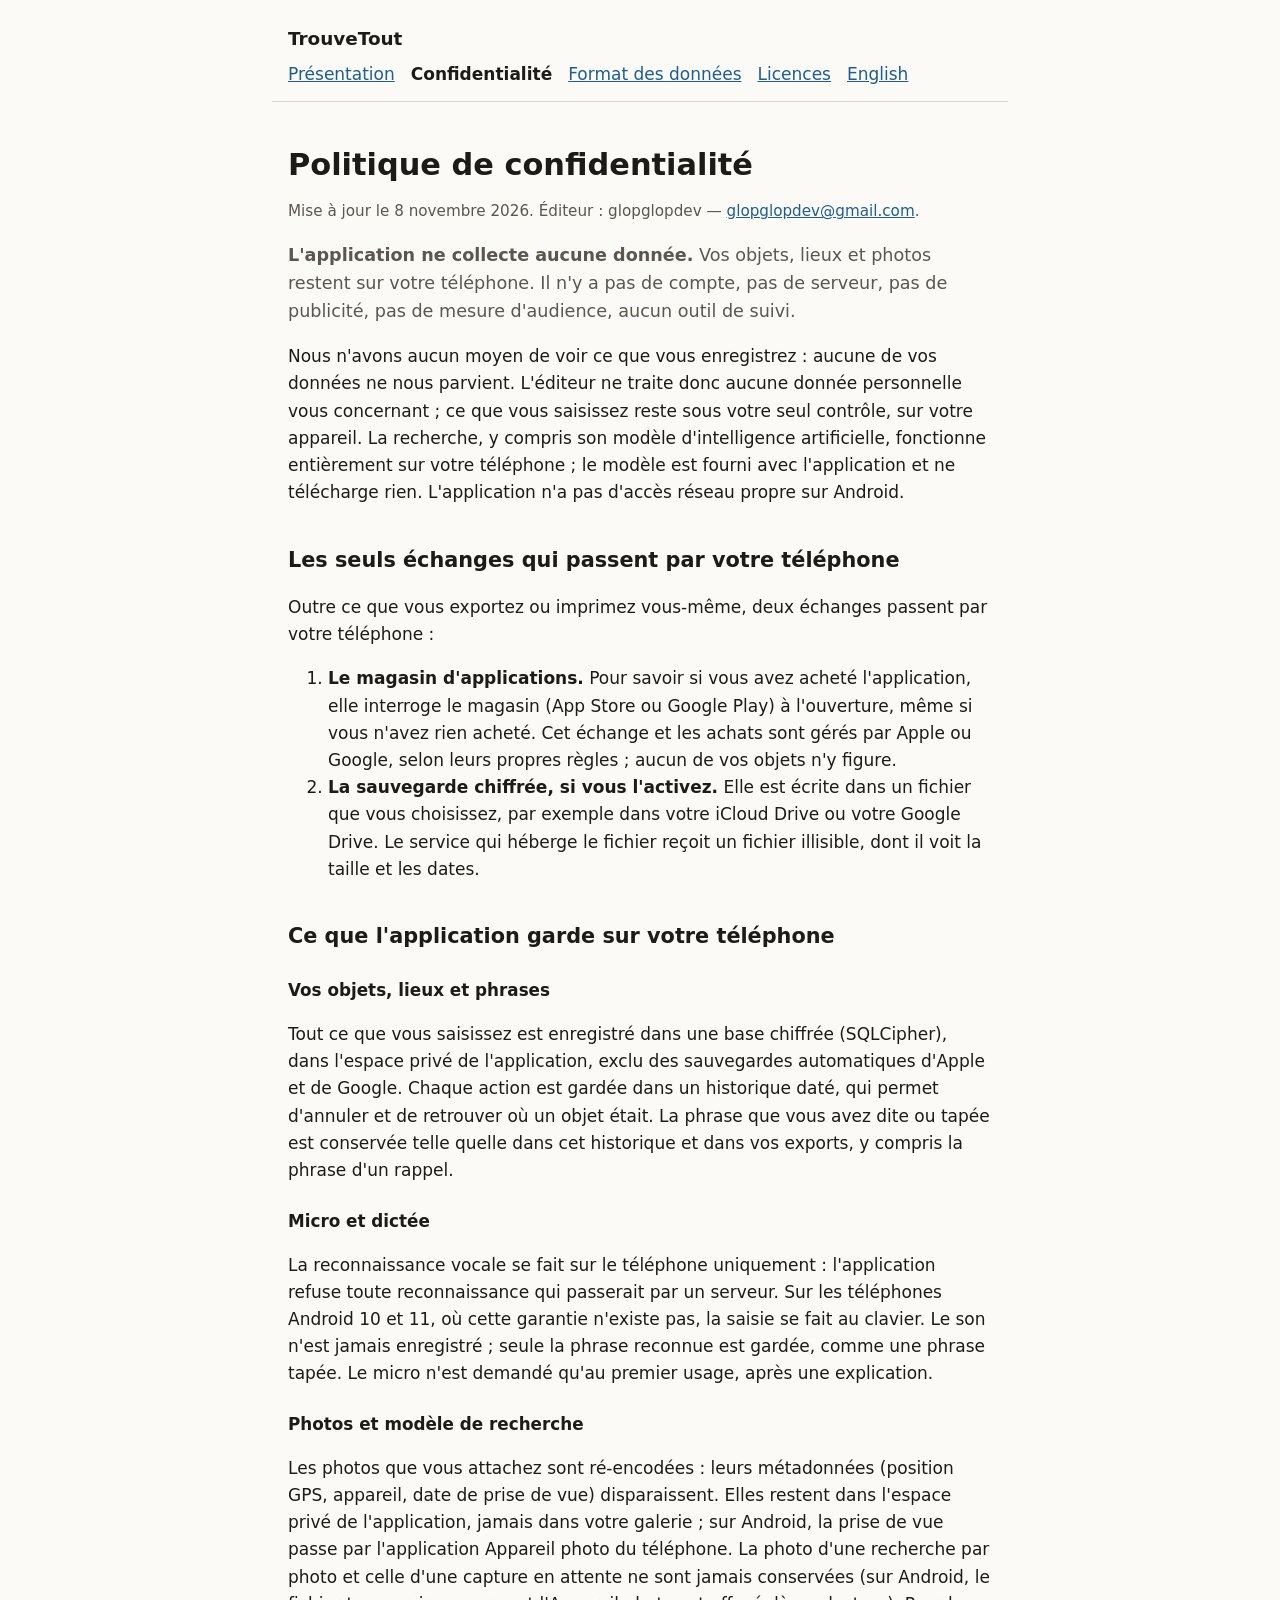
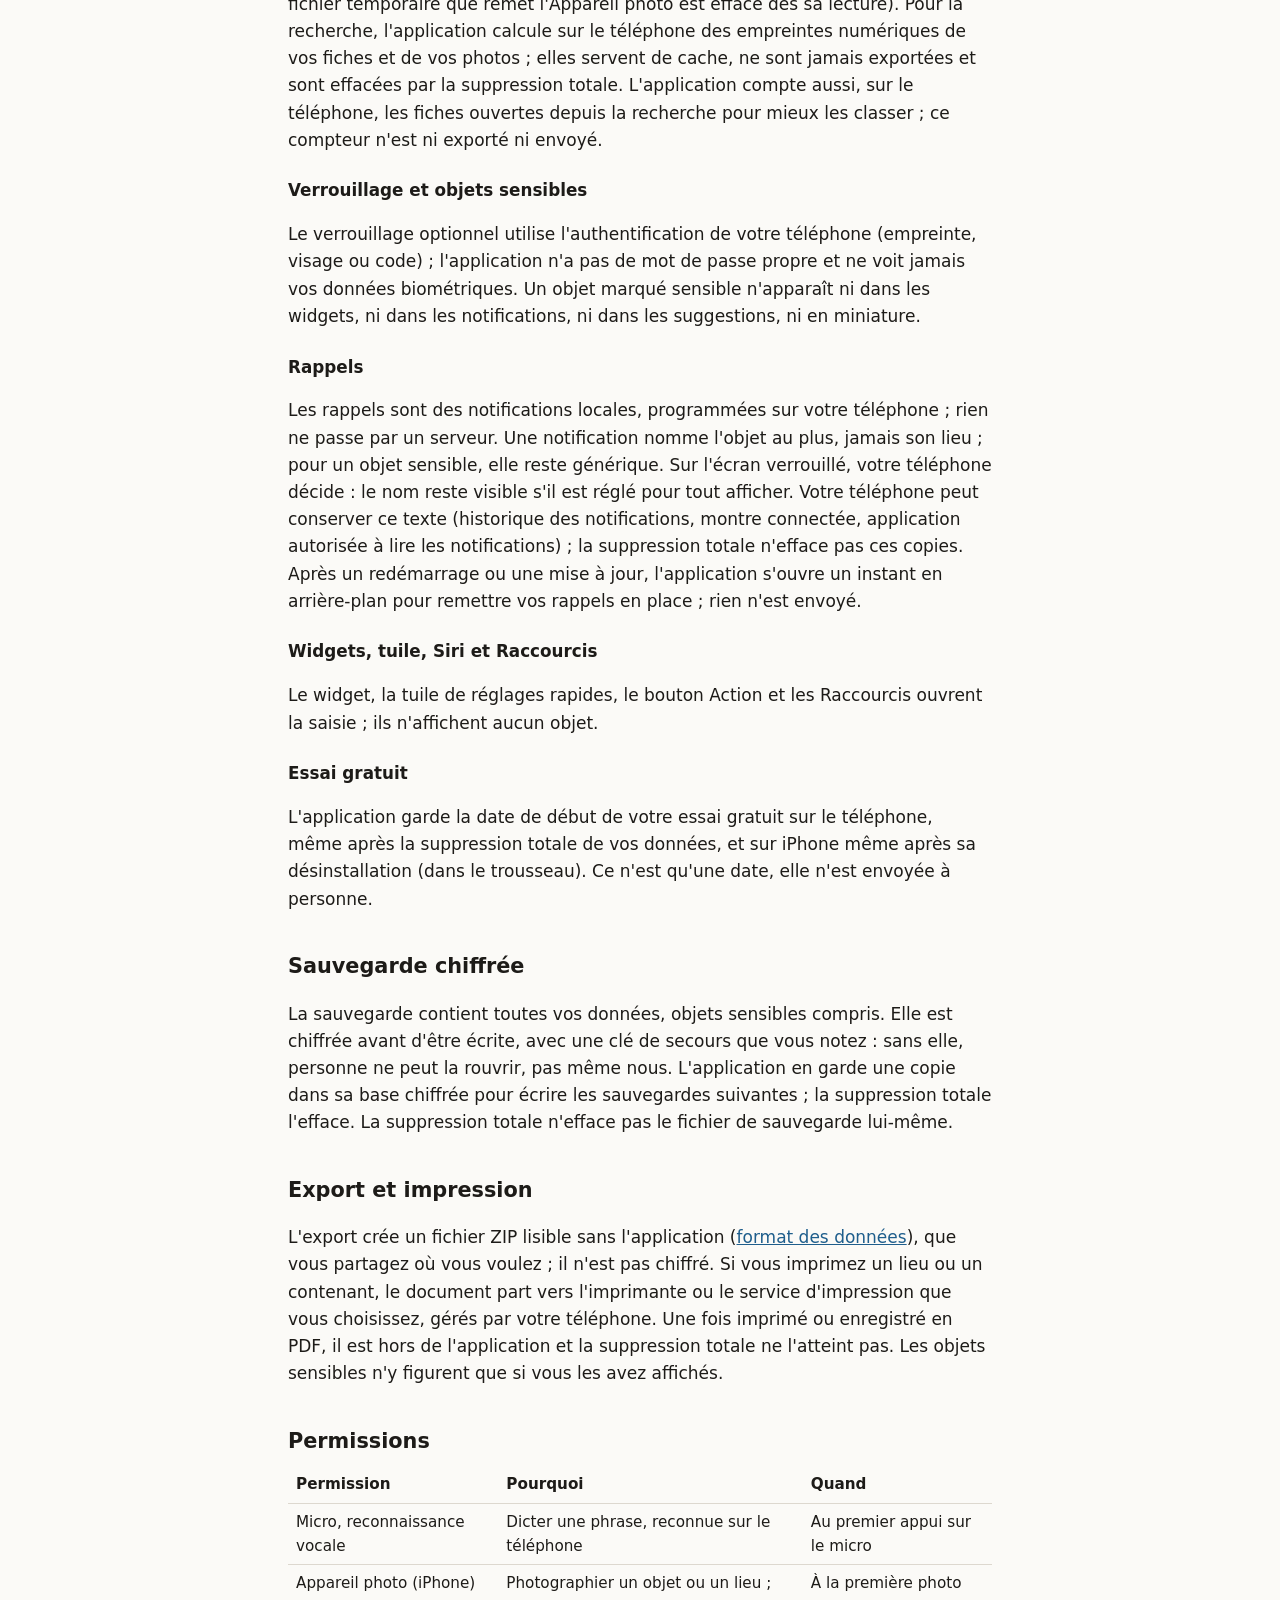
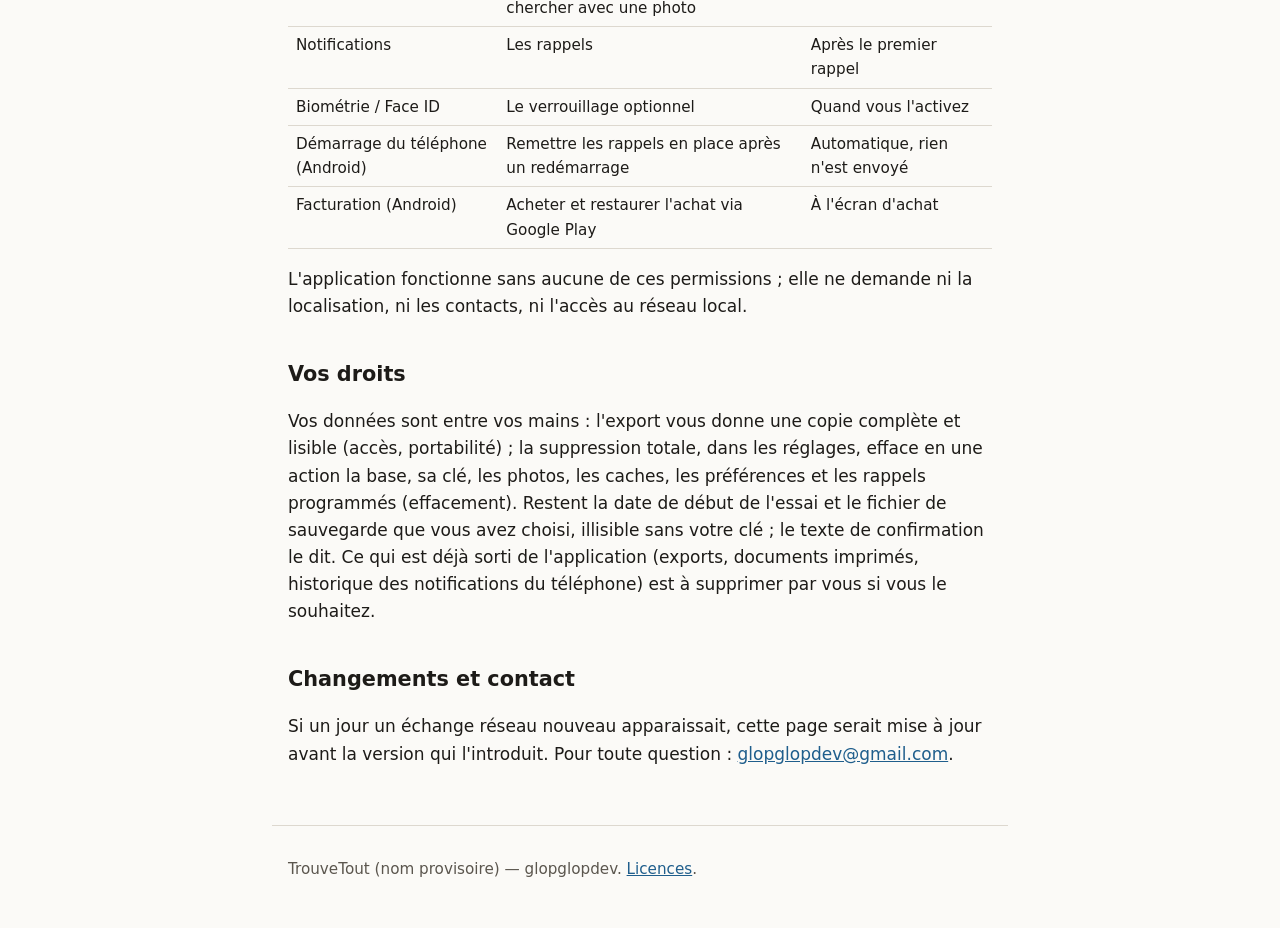
==== site/confidentialite.html @ 89f97cfc "docs: publication material for lot 12 (site, store listings, licence, ADR-027) Static FR/EN site wit" ====
<!doctype html>
<html lang="fr">
<head>
<meta charset="utf-8">
<meta name="viewport" content="width=device-width, initial-scale=1">
<title>Confidentialité — TrouveTout</title>
<meta name="description" content="Politique de confidentialité de TrouveTout : l'application ne collecte aucune donnée.">
<link rel="stylesheet" href="style.css">
<link rel="alternate" hreflang="en" href="en/privacy.html">
</head>
<body>
<header>
  <a class="name" href="index.html">TrouveTout</a>
  <nav aria-label="Pages">
    <a href="index.html">Présentation</a>
    <a href="confidentialite.html" aria-current="page">Confidentialité</a>
    <a href="format.html">Format des données</a>
    <a href="licences.html">Licences</a>
    <a href="en/privacy.html" hreflang="en" lang="en">English</a>
  </nav>
</header>
<main>
<h1>Politique de confidentialité</h1>
<p class="updated">Mise à jour le 8 novembre 2026. Éditeur : glopglopdev — <a href="mailto:glopglopdev@gmail.com">glopglopdev@gmail.com</a>.</p>

<p class="lead"><strong>L'application ne collecte aucune donnée.</strong> Vos objets, lieux et photos restent sur votre
téléphone. Il n'y a pas de compte, pas de serveur, pas de publicité, pas de mesure d'audience, aucun outil de suivi.</p>

<p>Nous n'avons aucun moyen de voir ce que vous enregistrez : aucune de vos données ne nous parvient. L'éditeur ne
traite donc aucune donnée personnelle vous concernant ; ce que vous saisissez reste sous votre seul contrôle, sur votre
appareil. La recherche, y compris son modèle d'intelligence artificielle, fonctionne entièrement sur votre téléphone ;
le modèle est fourni avec l'application et ne télécharge rien. L'application n'a pas d'accès réseau propre sur
Android.</p>

<h2>Les seuls échanges qui passent par votre téléphone</h2>
<p>Outre ce que vous exportez ou imprimez vous-même, deux échanges passent par votre téléphone :</p>
<ol>
  <li><strong>Le magasin d'applications.</strong> Pour savoir si vous avez acheté l'application, elle interroge le
  magasin (App Store ou Google Play) à l'ouverture, même si vous n'avez rien acheté. Cet échange et les achats sont
  gérés par Apple ou Google, selon leurs propres règles ; aucun de vos objets n'y figure.</li>
  <li><strong>La sauvegarde chiffrée, si vous l'activez.</strong> Elle est écrite dans un fichier que vous choisissez,
  par exemple dans votre iCloud Drive ou votre Google Drive. Le service qui héberge le fichier reçoit un fichier
  illisible, dont il voit la taille et les dates.</li>
</ol>

<h2>Ce que l'application garde sur votre téléphone</h2>
<h3>Vos objets, lieux et phrases</h3>
<p>Tout ce que vous saisissez est enregistré dans une base chiffrée (SQLCipher), dans l'espace privé de
l'application, exclu des sauvegardes automatiques d'Apple et de Google. Chaque action est gardée dans un historique
daté, qui permet d'annuler et de retrouver où un objet était. La phrase que vous avez dite ou tapée est conservée
telle quelle dans cet historique et dans vos exports, y compris la phrase d'un rappel.</p>

<h3>Micro et dictée</h3>
<p>La reconnaissance vocale se fait sur le téléphone uniquement : l'application refuse toute reconnaissance qui
passerait par un serveur. Sur les téléphones Android 10 et 11, où cette garantie n'existe pas, la saisie se fait au
clavier. Le son n'est jamais enregistré ; seule la phrase reconnue est gardée, comme une phrase tapée. Le micro n'est
demandé qu'au premier usage, après une explication.</p>

<h3>Photos et modèle de recherche</h3>
<p>Les photos que vous attachez sont ré-encodées : leurs métadonnées (position GPS, appareil, date de prise de vue)
disparaissent. Elles restent dans l'espace privé de l'application, jamais dans votre galerie ; sur Android, la prise de
vue passe par l'application Appareil photo du téléphone. La photo d'une recherche par photo et celle d'une capture en
attente ne sont jamais conservées (sur Android, le fichier temporaire que remet l'Appareil photo est effacé dès sa
lecture). Pour la recherche, l'application calcule sur le téléphone des empreintes
numériques de vos fiches et de vos photos ; elles servent de cache, ne sont jamais exportées et sont effacées par la
suppression totale. L'application compte aussi, sur le téléphone, les fiches ouvertes depuis la recherche pour mieux
les classer ; ce compteur n'est ni exporté ni envoyé.</p>

<h3>Verrouillage et objets sensibles</h3>
<p>Le verrouillage optionnel utilise l'authentification de votre téléphone (empreinte, visage ou code) ; l'application
n'a pas de mot de passe propre et ne voit jamais vos données biométriques. Un objet marqué sensible n'apparaît ni dans
les widgets, ni dans les notifications, ni dans les suggestions, ni en miniature.</p>

<h3>Rappels</h3>
<p>Les rappels sont des notifications locales, programmées sur votre téléphone ; rien ne passe par un serveur. Une
notification nomme l'objet au plus, jamais son lieu ; pour un objet sensible, elle reste générique. Sur l'écran
verrouillé, votre téléphone décide : le nom reste visible s'il est réglé pour tout afficher. Votre téléphone peut
conserver ce texte (historique des notifications, montre connectée, application autorisée à lire les notifications) ;
la suppression totale n'efface pas ces copies. Après un redémarrage ou une mise à jour, l'application s'ouvre un
instant en arrière-plan pour remettre vos rappels en place ; rien n'est envoyé.</p>

<h3>Widgets, tuile, Siri et Raccourcis</h3>
<p>Le widget, la tuile de réglages rapides, le bouton Action et les Raccourcis ouvrent la saisie ; ils n'affichent
aucun objet.</p>

<h3>Essai gratuit</h3>
<p>L'application garde la date de début de votre essai gratuit sur le téléphone, même après la suppression totale de
vos données, et sur iPhone même après sa désinstallation (dans le trousseau). Ce n'est qu'une date, elle n'est envoyée à
personne.</p>

<h2>Sauvegarde chiffrée</h2>
<p>La sauvegarde contient toutes vos données, objets sensibles compris. Elle est chiffrée avant d'être écrite, avec une
clé de secours que vous notez : sans elle, personne ne peut la rouvrir, pas même nous. L'application en garde une copie
dans sa base chiffrée pour écrire les sauvegardes suivantes ; la suppression totale l'efface. La suppression totale
n'efface pas le fichier de sauvegarde lui-même.</p>

<h2>Export et impression</h2>
<p>L'export crée un fichier ZIP lisible sans l'application (<a href="format.html">format des données</a>), que vous
partagez où vous voulez ; il n'est pas chiffré. Si vous imprimez un lieu ou un contenant, le document part vers
l'imprimante ou le service d'impression que vous choisissez, gérés par votre téléphone. Une fois imprimé ou enregistré
en PDF, il est hors de l'application et la suppression totale ne l'atteint pas. Les objets sensibles n'y figurent que
si vous les avez affichés.</p>

<h2>Permissions</h2>
<div class="table"><table>
  <thead><tr><th>Permission</th><th>Pourquoi</th><th>Quand</th></tr></thead>
  <tbody>
    <tr><td>Micro, reconnaissance vocale</td><td>Dicter une phrase, reconnue sur le téléphone</td><td>Au premier appui sur le micro</td></tr>
    <tr><td>Appareil photo (iPhone)</td><td>Photographier un objet ou un lieu ; chercher avec une photo</td><td>À la première photo</td></tr>
    <tr><td>Notifications</td><td>Les rappels</td><td>Après le premier rappel</td></tr>
    <tr><td>Biométrie / Face ID</td><td>Le verrouillage optionnel</td><td>Quand vous l'activez</td></tr>
    <tr><td>Démarrage du téléphone (Android)</td><td>Remettre les rappels en place après un redémarrage</td><td>Automatique, rien n'est envoyé</td></tr>
    <tr><td>Facturation (Android)</td><td>Acheter et restaurer l'achat via Google Play</td><td>À l'écran d'achat</td></tr>
  </tbody>
</table></div>
<p>L'application fonctionne sans aucune de ces permissions ; elle ne demande ni la localisation, ni les contacts, ni
l'accès au réseau local.</p>

<h2>Vos droits</h2>
<p>Vos données sont entre vos mains : l'export vous donne une copie complète et lisible (accès, portabilité) ; la
suppression totale, dans les réglages, efface en une action la base, sa clé, les photos, les caches, les préférences
et les rappels programmés (effacement). Restent la date de début de l'essai et le fichier de sauvegarde que vous avez
choisi, illisible sans votre clé ; le texte de confirmation le dit. Ce qui est déjà sorti de l'application (exports,
documents imprimés, historique des notifications du téléphone) est à supprimer par vous si vous le souhaitez.</p>

<h2>Changements et contact</h2>
<p>Si un jour un échange réseau nouveau apparaissait, cette page serait mise à jour avant la version qui l'introduit.
Pour toute question : <a href="mailto:glopglopdev@gmail.com">glopglopdev@gmail.com</a>.</p>
</main>
<footer>
  <p>TrouveTout (nom provisoire) — glopglopdev. <a href="licences.html">Licences</a>.</p>
</footer>
</body>
</html>
---- site/style.css ----
/* TrouveTout — static site (J7). No script, no external font, no tracker. */
:root {
  --bg: #fbfaf7;
  --fg: #1d1b18;
  --muted: #5b564e;
  --accent: #1f5e8c;
  --line: #ddd8cf;
  --card: #ffffff;
  --code: #f1eee8;
  color-scheme: light dark;
}

@media (prefers-color-scheme: dark) {
  :root {
    --bg: #161514;
    --fg: #ece9e3;
    --muted: #b3ada3;
    --accent: #8cc3ea;
    --line: #3a3733;
    --card: #1f1e1c;
    --code: #262421;
  }
}

* { box-sizing: border-box; }

body {
  margin: 0;
  background: var(--bg);
  color: var(--fg);
  font: 17px/1.6 system-ui, -apple-system, "Segoe UI", Roboto, "Helvetica Neue", Arial, sans-serif;
}

header, main, footer {
  max-width: 46rem;
  margin: 0 auto;
  padding: 0 16px;
}

header {
  display: flex;
  flex-wrap: wrap;
  gap: 8px 20px;
  align-items: baseline;
  justify-content: space-between;
  padding-top: 24px;
  padding-bottom: 12px;
  border-bottom: 1px solid var(--line);
}

header .name { font-weight: 700; font-size: 1.15rem; color: var(--fg); text-decoration: none; }

nav { display: flex; flex-wrap: wrap; gap: 4px 16px; }

nav a, a { color: var(--accent); }

nav a[aria-current="page"] { color: var(--fg); text-decoration: none; font-weight: 600; }

main { padding-top: 8px; padding-bottom: 40px; }

h1 { font-size: 1.9rem; line-height: 1.25; margin: 1.2em 0 0.4em; }
h2 { font-size: 1.3rem; margin: 1.8em 0 0.4em; }
h3 { font-size: 1.05rem; margin: 1.4em 0 0.3em; }

.lead { font-size: 1.1rem; color: var(--muted); }

.cards { display: grid; grid-template-columns: repeat(auto-fit, minmax(13rem, 1fr)); gap: 12px; margin: 1.2em 0; }
.card { background: var(--card); border: 1px solid var(--line); border-radius: 10px; padding: 14px 16px; }
.card h3 { margin-top: 0; }
.card p { margin: 0; }

.updated { color: var(--muted); font-size: 0.95rem; }

code, pre { font-family: ui-monospace, "SF Mono", Menlo, Consolas, monospace; font-size: 0.9em; }
code { background: var(--code); padding: 0.1em 0.3em; border-radius: 4px; }
pre { background: var(--code); padding: 12px; border-radius: 8px; overflow-x: auto; }
pre code { background: none; padding: 0; }

.table { overflow-x: auto; }
table { border-collapse: collapse; width: 100%; font-size: 0.95rem; }
th, td { text-align: left; vertical-align: top; padding: 6px 8px; border-bottom: 1px solid var(--line); }

footer { padding-top: 16px; padding-bottom: 32px; border-top: 1px solid var(--line); color: var(--muted); font-size: 0.95rem; }
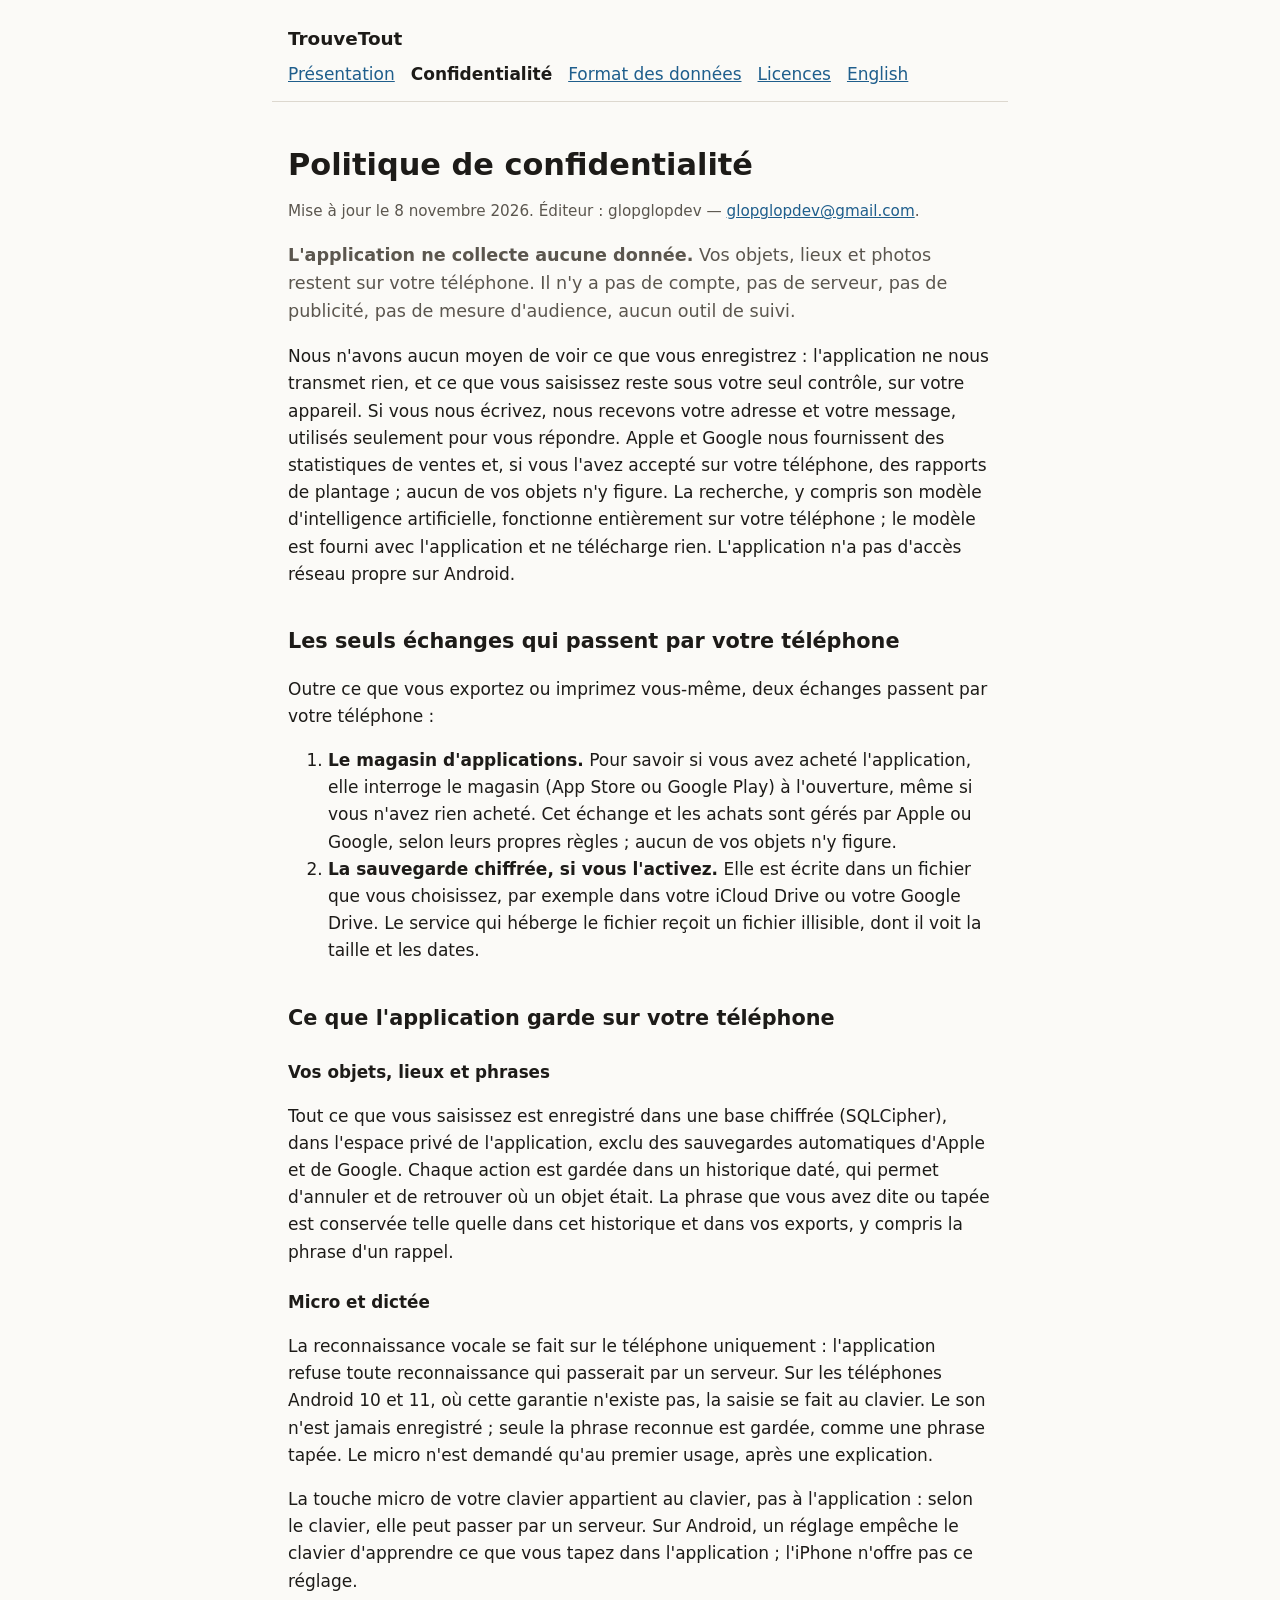
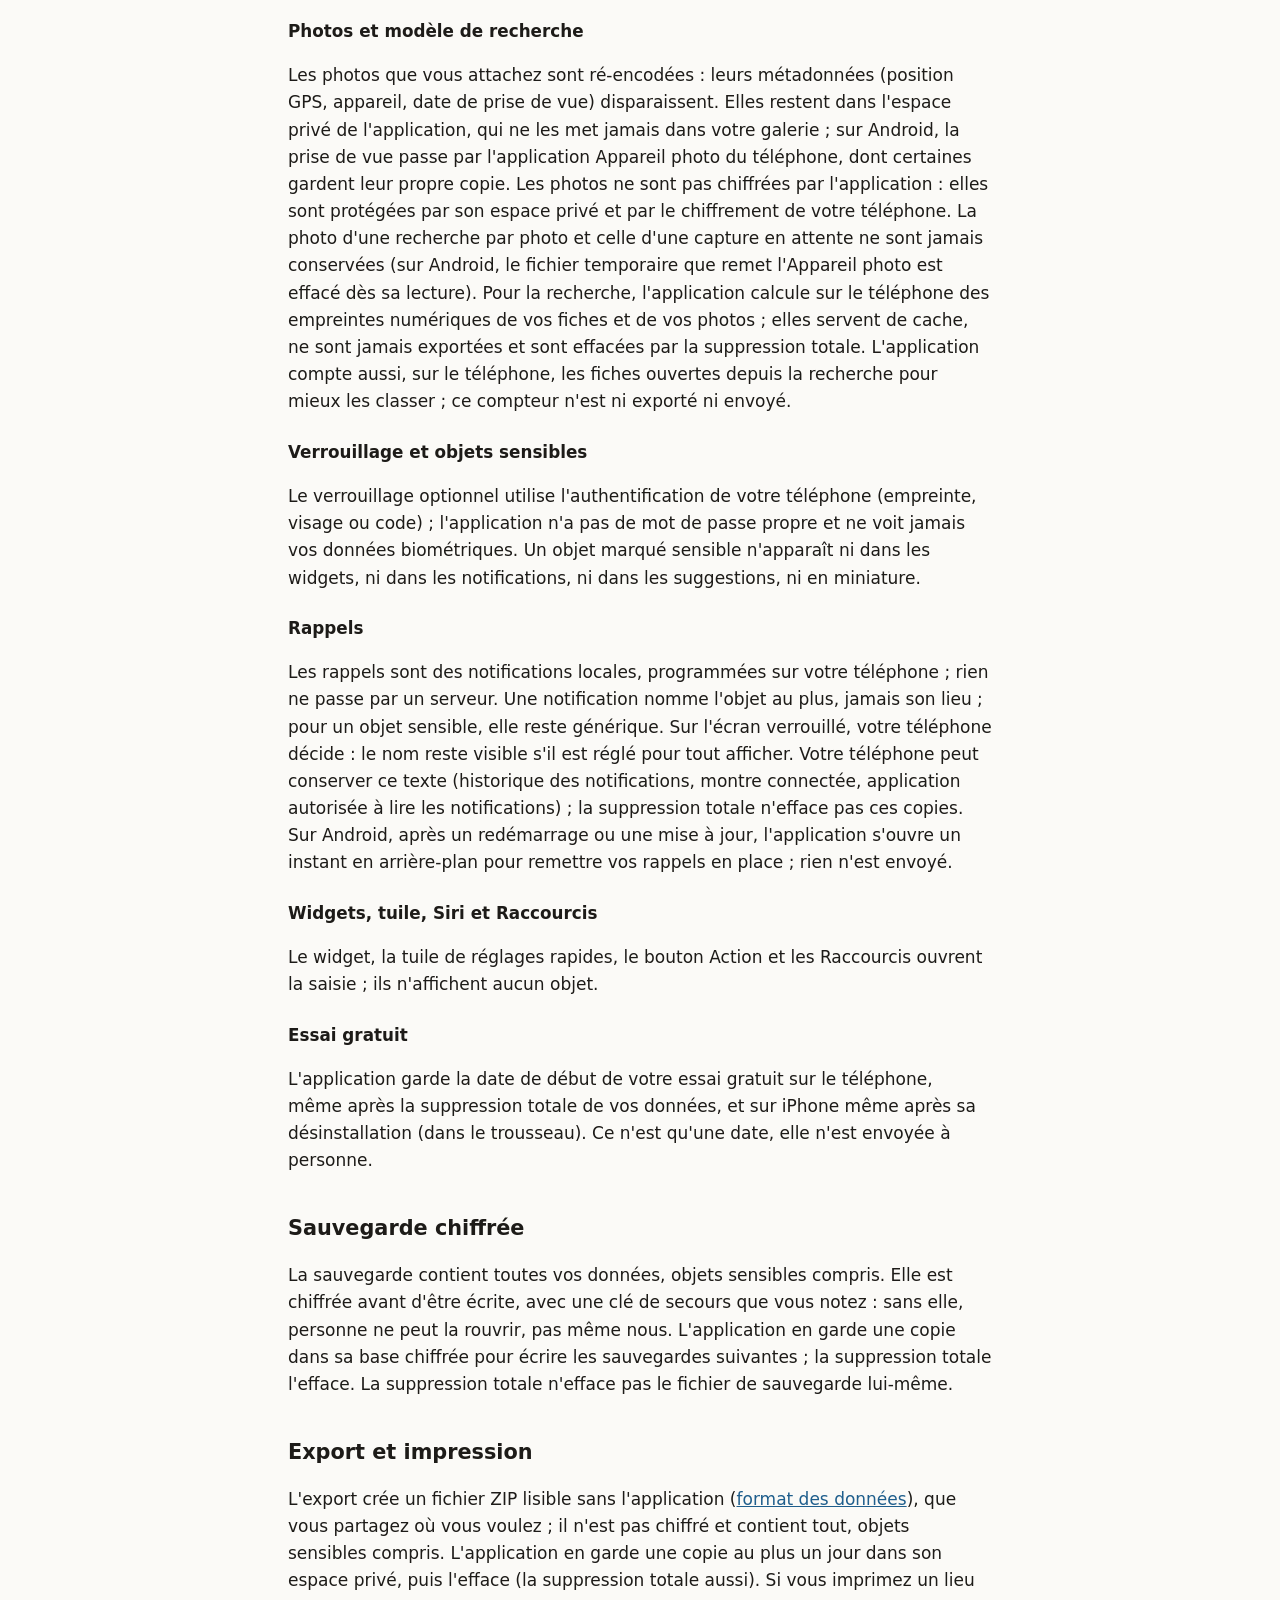
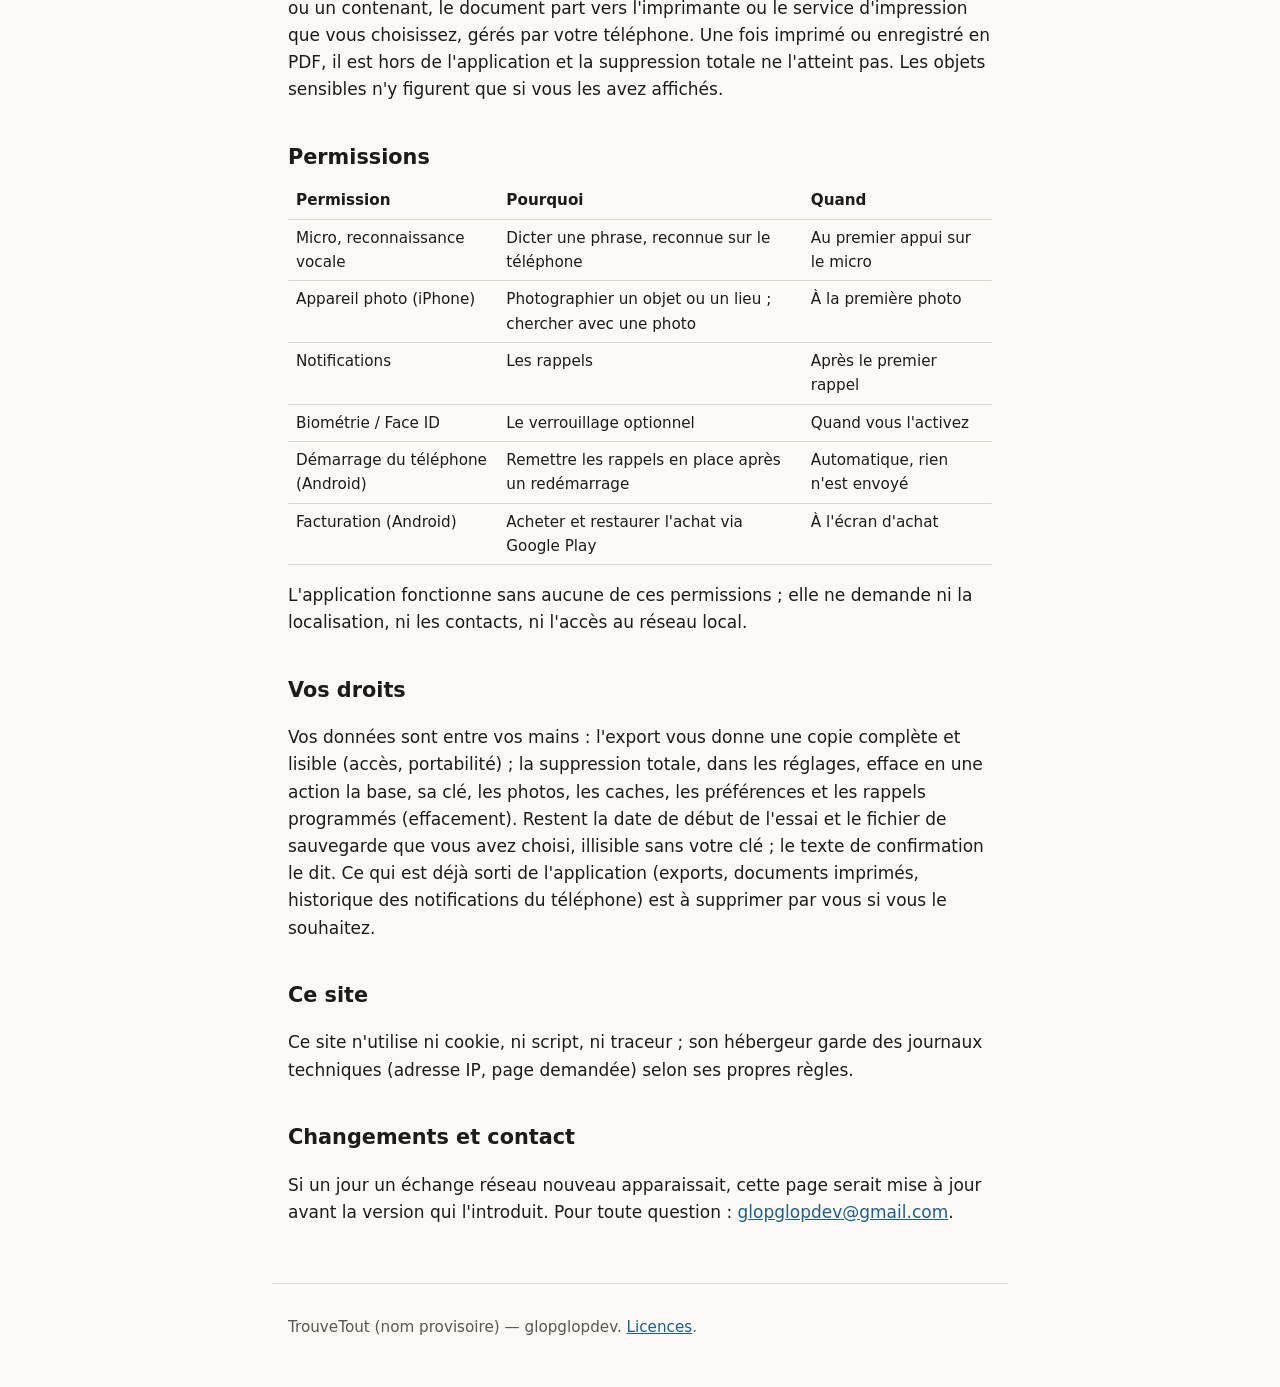
==== commit 4bb35078: "fix: address the lot 12 reviews (lint, iOS watcher, dialogs, texts) SwiftLint limits, BSD pgrep, sim" ====
--- a/site/confidentialite.html
+++ b/site/confidentialite.html
@@ -26,9 +26,10 @@
 <p class="lead"><strong>L'application ne collecte aucune donnée.</strong> Vos objets, lieux et photos restent sur votre
 téléphone. Il n'y a pas de compte, pas de serveur, pas de publicité, pas de mesure d'audience, aucun outil de suivi.</p>
 
-<p>Nous n'avons aucun moyen de voir ce que vous enregistrez : aucune de vos données ne nous parvient. L'éditeur ne
-traite donc aucune donnée personnelle vous concernant ; ce que vous saisissez reste sous votre seul contrôle, sur votre
-appareil. La recherche, y compris son modèle d'intelligence artificielle, fonctionne entièrement sur votre téléphone ;
+<p>Nous n'avons aucun moyen de voir ce que vous enregistrez : l'application ne nous transmet rien, et ce que vous
+saisissez reste sous votre seul contrôle, sur votre appareil. Si vous nous écrivez, nous recevons votre adresse et
+votre message, utilisés seulement pour vous répondre. Apple et Google nous fournissent des statistiques de ventes et,
+si vous l'avez accepté sur votre téléphone, des rapports de plantage ; aucun de vos objets n'y figure. La recherche, y compris son modèle d'intelligence artificielle, fonctionne entièrement sur votre téléphone ;
 le modèle est fourni avec l'application et ne télécharge rien. L'application n'a pas d'accès réseau propre sur
 Android.</p>
 
@@ -55,11 +56,16 @@
 passerait par un serveur. Sur les téléphones Android 10 et 11, où cette garantie n'existe pas, la saisie se fait au
 clavier. Le son n'est jamais enregistré ; seule la phrase reconnue est gardée, comme une phrase tapée. Le micro n'est
 demandé qu'au premier usage, après une explication.</p>
+<p>La touche micro de votre clavier appartient au clavier, pas à l'application : selon le clavier, elle peut passer par
+un serveur. Sur Android, un réglage empêche le clavier d'apprendre ce que vous tapez dans l'application ; l'iPhone
+n'offre pas ce réglage.</p>
 
 <h3>Photos et modèle de recherche</h3>
 <p>Les photos que vous attachez sont ré-encodées : leurs métadonnées (position GPS, appareil, date de prise de vue)
-disparaissent. Elles restent dans l'espace privé de l'application, jamais dans votre galerie ; sur Android, la prise de
-vue passe par l'application Appareil photo du téléphone. La photo d'une recherche par photo et celle d'une capture en
+disparaissent. Elles restent dans l'espace privé de l'application, qui ne les met jamais dans votre galerie ; sur
+Android, la prise de vue passe par l'application Appareil photo du téléphone, dont certaines gardent leur propre copie.
+Les photos ne sont pas chiffrées par l'application : elles sont protégées par son espace privé et par le chiffrement de
+votre téléphone. La photo d'une recherche par photo et celle d'une capture en
 attente ne sont jamais conservées (sur Android, le fichier temporaire que remet l'Appareil photo est effacé dès sa
 lecture). Pour la recherche, l'application calcule sur le téléphone des empreintes
 numériques de vos fiches et de vos photos ; elles servent de cache, ne sont jamais exportées et sont effacées par la
@@ -76,8 +82,8 @@
 notification nomme l'objet au plus, jamais son lieu ; pour un objet sensible, elle reste générique. Sur l'écran
 verrouillé, votre téléphone décide : le nom reste visible s'il est réglé pour tout afficher. Votre téléphone peut
 conserver ce texte (historique des notifications, montre connectée, application autorisée à lire les notifications) ;
-la suppression totale n'efface pas ces copies. Après un redémarrage ou une mise à jour, l'application s'ouvre un
-instant en arrière-plan pour remettre vos rappels en place ; rien n'est envoyé.</p>
+la suppression totale n'efface pas ces copies. Sur Android, après un redémarrage ou une mise à jour, l'application
+s'ouvre un instant en arrière-plan pour remettre vos rappels en place ; rien n'est envoyé.</p>
 
 <h3>Widgets, tuile, Siri et Raccourcis</h3>
 <p>Le widget, la tuile de réglages rapides, le bouton Action et les Raccourcis ouvrent la saisie ; ils n'affichent
@@ -96,7 +102,8 @@
 
 <h2>Export et impression</h2>
 <p>L'export crée un fichier ZIP lisible sans l'application (<a href="format.html">format des données</a>), que vous
-partagez où vous voulez ; il n'est pas chiffré. Si vous imprimez un lieu ou un contenant, le document part vers
+partagez où vous voulez ; il n'est pas chiffré et contient tout, objets sensibles compris. L'application en garde une
+copie au plus un jour dans son espace privé, puis l'efface (la suppression totale aussi). Si vous imprimez un lieu ou un contenant, le document part vers
 l'imprimante ou le service d'impression que vous choisissez, gérés par votre téléphone. Une fois imprimé ou enregistré
 en PDF, il est hors de l'application et la suppression totale ne l'atteint pas. Les objets sensibles n'y figurent que
 si vous les avez affichés.</p>
@@ -123,6 +130,10 @@
 choisi, illisible sans votre clé ; le texte de confirmation le dit. Ce qui est déjà sorti de l'application (exports,
 documents imprimés, historique des notifications du téléphone) est à supprimer par vous si vous le souhaitez.</p>
 
+<h2>Ce site</h2>
+<p>Ce site n'utilise ni cookie, ni script, ni traceur ; son hébergeur garde des journaux techniques (adresse IP, page
+demandée) selon ses propres règles.</p>
+
 <h2>Changements et contact</h2>
 <p>Si un jour un échange réseau nouveau apparaissait, cette page serait mise à jour avant la version qui l'introduit.
 Pour toute question : <a href="mailto:glopglopdev@gmail.com">glopglopdev@gmail.com</a>.</p>
